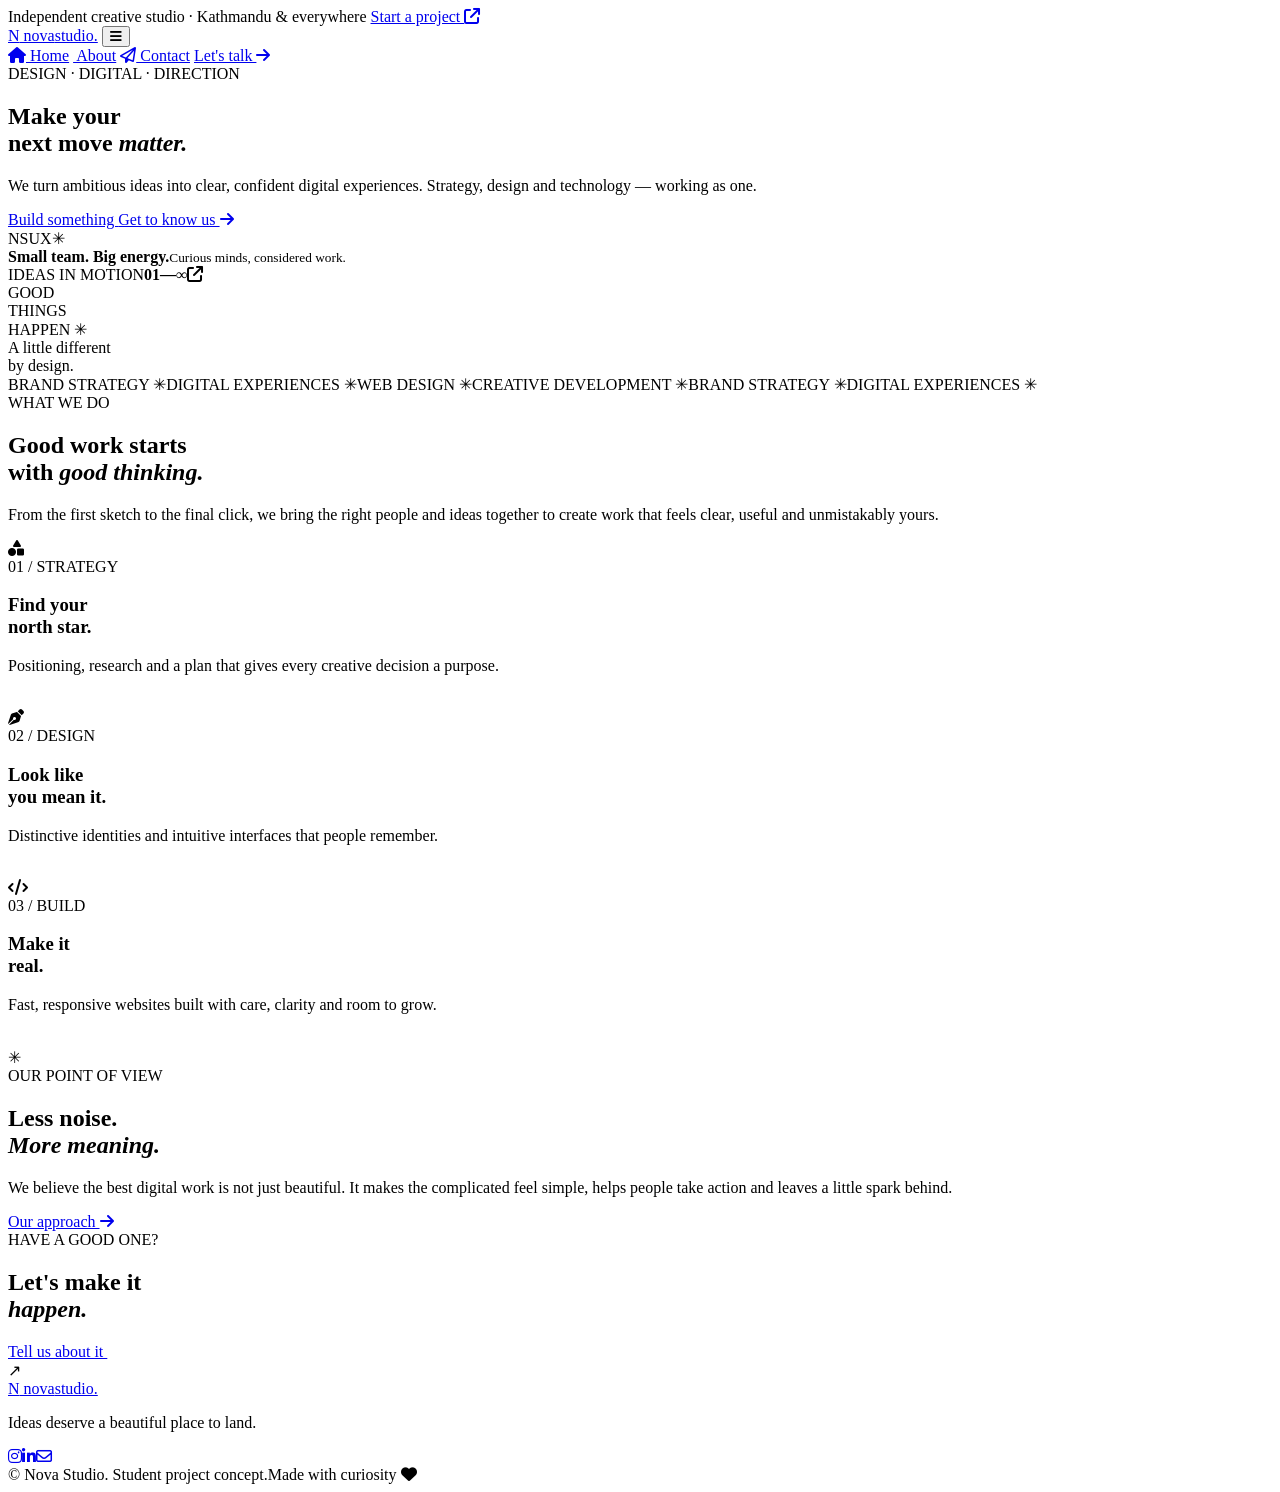
==== index.html @ 97dff8ae "Add files via upload" ====
<!DOCTYPE html>
<html lang="en">
<head>
  <meta charset="UTF-8">
  <meta name="viewport" content="width=device-width, initial-scale=1.0">
  <meta name="description" content="Nova Studio — thoughtful digital experiences, bold identities and websites built to move ideas forward.">
  <title>Nova Studio — Make your next move</title>
  <link rel="preconnect" href="https://fonts.googleapis.com">
  <link rel="preconnect" href="https://fonts.gstatic.com" crossorigin>
  <link href="https://fonts.googleapis.com/css2?family=DM+Sans:wght@400;500;600;700&family=Manrope:wght@400;500;600;700;800&display=swap" rel="stylesheet">
  <link rel="stylesheet" href="https://cdnjs.cloudflare.com/ajax/libs/font-awesome/6.5.2/css/all.min.css">
  <link rel="stylesheet" href="css/style.css">
  <script src="js/main.js" defer></script>
</head>
<body>
  <div class="announcement"><span class="pulse"></span> Independent creative studio · Kathmandu & everywhere <a href="contact.html">Start a project <i class="fa-solid fa-arrow-up-right-from-square"></i></a></div>
  <header class="site-header">
    <nav class="nav container" aria-label="Main navigation">
      <a class="brand" href="index.html"><span class="brand-mark">N</span> nova<span class="brand-light">studio.</span></a>
      <button class="menu-toggle" aria-label="Open navigation" aria-expanded="false"><i class="fa-solid fa-bars"></i></button>
      <div class="nav-links">
        <a class="active" href="index.html"><i class="fa-solid fa-house"></i> Home</a>
        <a href="about.html"><i class="fa-solid fa-sparkles"></i> About</a>
        <a href="contact.html"><i class="fa-regular fa-paper-plane"></i> Contact</a>
        <a class="nav-cta" href="contact.html">Let's talk <i class="fa-solid fa-arrow-right"></i></a>
      </div>
    </nav>
  </header>
  <main>
    <section class="hero container">
      <div class="hero-copy">
        <div class="eyebrow"><span></span> DESIGN · DIGITAL · DIRECTION</div>
        <h1>Make your<br>next move <em>matter.</em></h1>
        <p class="hero-text">We turn ambitious ideas into clear, confident digital experiences. Strategy, design and technology — working as one.</p>
        <div class="hero-actions"><a class="button button-dark" href="contact.html">Build something <i class="fa-solid fa-arrow-up-right"></i></a><a class="text-link" href="about.html">Get to know us <i class="fa-solid fa-arrow-right"></i></a></div>
        <div class="hero-proof"><div class="avatar-stack"><span>NS</span><span>UX</span><span>✳</span></div><div><strong>Small team. Big energy.</strong><small>Curious minds, considered work.</small></div></div>
      </div>
      <div class="hero-art" aria-label="Abstract colorful creative artwork">
        <div class="art-orbit orbit-one"></div><div class="art-orbit orbit-two"></div>
        <div class="art-sun"></div><div class="art-card"><span>IDEAS IN MOTION</span><b>01—∞</b><i class="fa-solid fa-arrow-up-right-from-square"></i></div>
        <div class="art-sticker">GOOD<br>THINGS<br>HAPPEN <span>✳</span></div>
        <div class="art-caption">A little different<br>by design.</div>
      </div>
    </section>
    <section class="ticker"><div class="ticker-track"><span>BRAND STRATEGY ✳</span><span>DIGITAL EXPERIENCES ✳</span><span>WEB DESIGN ✳</span><span>CREATIVE DEVELOPMENT ✳</span><span>BRAND STRATEGY ✳</span><span>DIGITAL EXPERIENCES ✳</span></div></section>
    <section class="section container">
      <div class="section-heading"><div><div class="eyebrow"><span></span> WHAT WE DO</div><h2>Good work starts<br>with <em>good thinking.</em></h2></div><p>From the first sketch to the final click, we bring the right people and ideas together to create work that feels clear, useful and unmistakably yours.</p></div>
      <div class="service-grid">
        <article class="service-card"><div class="service-icon coral"><i class="fa-solid fa-shapes"></i></div><span class="card-number">01 / STRATEGY</span><h3>Find your<br>north star.</h3><p>Positioning, research and a plan that gives every creative decision a purpose.</p><a href="about.html" aria-label="Learn about strategy"><i class="fa-solid fa-arrow-up-right"></i></a></article>
        <article class="service-card"><div class="service-icon lilac"><i class="fa-solid fa-pen-nib"></i></div><span class="card-number">02 / DESIGN</span><h3>Look like<br>you mean it.</h3><p>Distinctive identities and intuitive interfaces that people remember.</p><a href="about.html" aria-label="Learn about design"><i class="fa-solid fa-arrow-up-right"></i></a></article>
        <article class="service-card"><div class="service-icon lime"><i class="fa-solid fa-code"></i></div><span class="card-number">03 / BUILD</span><h3>Make it<br>real.</h3><p>Fast, responsive websites built with care, clarity and room to grow.</p><a href="about.html" aria-label="Learn about development"><i class="fa-solid fa-arrow-up-right"></i></a></article>
      </div>
    </section>
    <section class="feature-band"><div class="container feature-inner"><div class="feature-symbol">✳</div><div><div class="eyebrow light"><span></span> OUR POINT OF VIEW</div><h2>Less noise.<br><em>More meaning.</em></h2></div><p>We believe the best digital work is not just beautiful. It makes the complicated feel simple, helps people take action and leaves a little spark behind.</p><a class="button button-light" href="about.html">Our approach <i class="fa-solid fa-arrow-right"></i></a></div></section>
    <section class="cta-section container"><div class="cta-box"><div><div class="eyebrow"><span></span> HAVE A GOOD ONE?</div><h2>Let's make it<br><em>happen.</em></h2></div><a class="button button-dark" href="contact.html">Tell us about it <i class="fa-solid fa-arrow-up-right"></i></a><div class="cta-doodle">↗</div></div></section>
  </main>
  <footer class="footer"><div class="container footer-main"><a class="brand" href="index.html"><span class="brand-mark">N</span> nova<span class="brand-light">studio.</span></a><p>Ideas deserve a beautiful place to land.</p><div class="socials"><a href="https://www.instagram.com/" aria-label="Instagram"><i class="fa-brands fa-instagram"></i></a><a href="https://www.linkedin.com/" aria-label="LinkedIn"><i class="fa-brands fa-linkedin-in"></i></a><a href="mailto:hello@novastudio.example" aria-label="Email"><i class="fa-regular fa-envelope"></i></a></div></div><div class="container footer-bottom"><span>© <span id="year"></span> Nova Studio. Student project concept.</span><span>Made with curiosity <i class="fa-solid fa-heart"></i></span></div></footer>
</body>
</html>
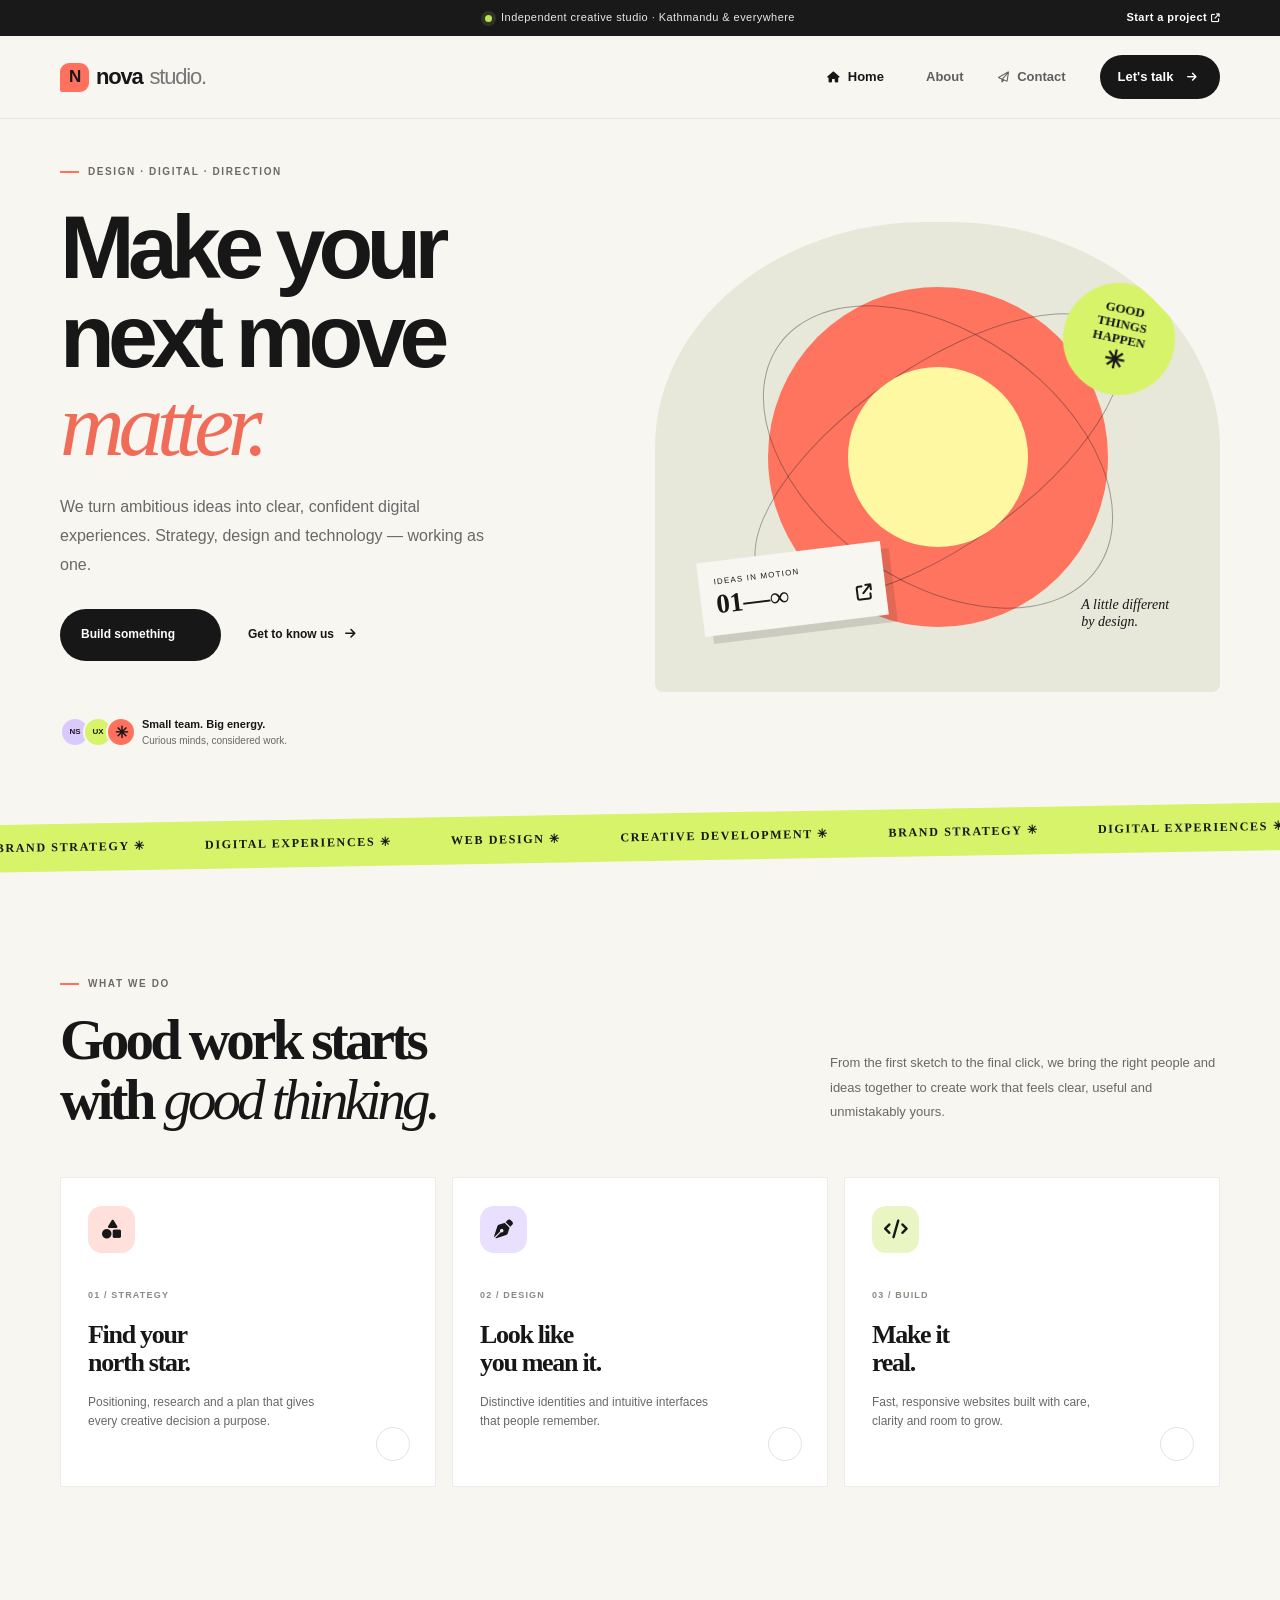
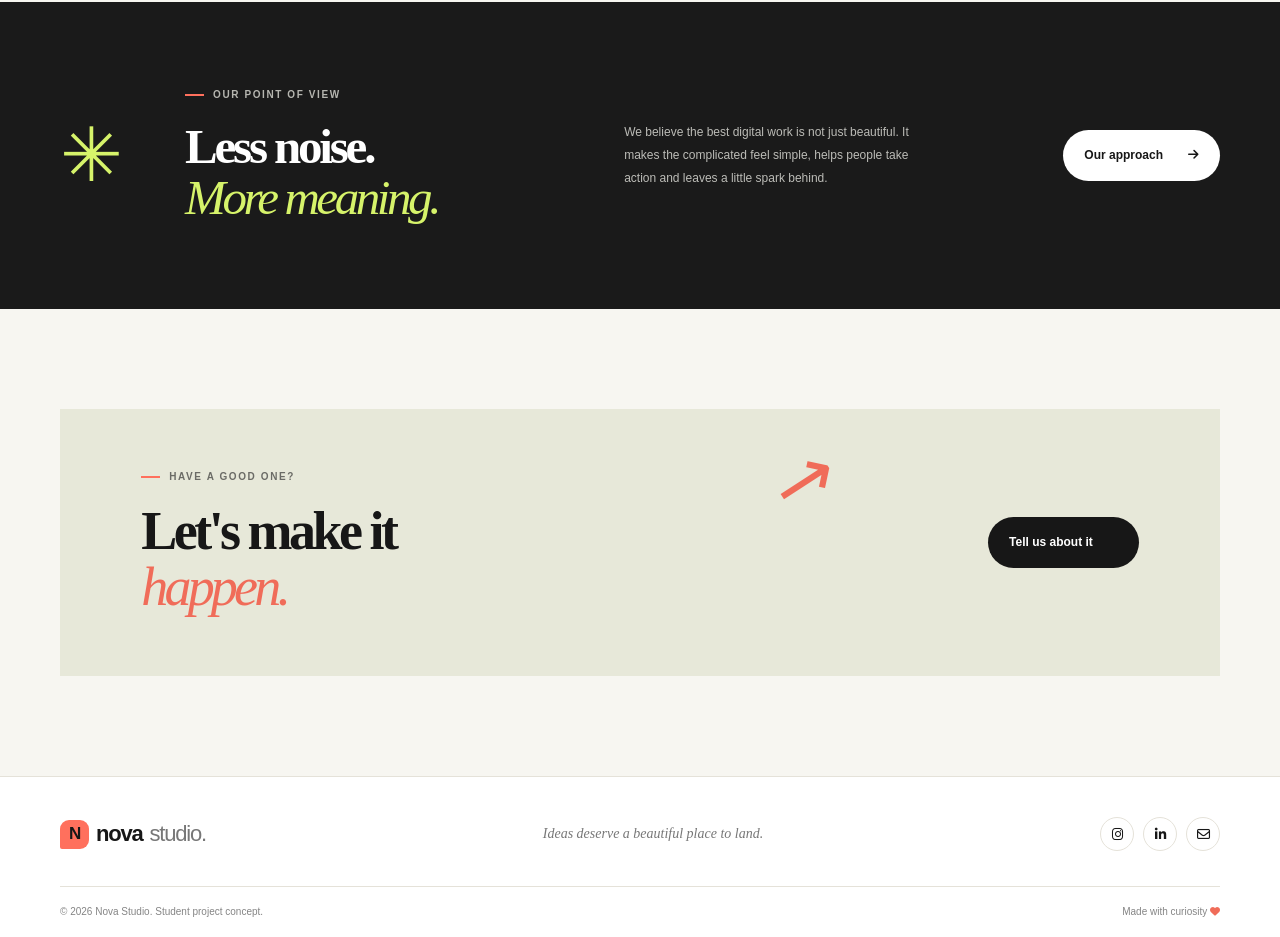
==== commit 1bb74d42: "Update stylesheet and script links in index.html" ====
--- a/index.html
+++ b/index.html
@@ -9,8 +9,8 @@
   <link rel="preconnect" href="https://fonts.gstatic.com" crossorigin>
   <link href="https://fonts.googleapis.com/css2?family=DM+Sans:wght@400;500;600;700&family=Manrope:wght@400;500;600;700;800&display=swap" rel="stylesheet">
   <link rel="stylesheet" href="https://cdnjs.cloudflare.com/ajax/libs/font-awesome/6.5.2/css/all.min.css">
-  <link rel="stylesheet" href="css/style.css">
-  <script src="js/main.js" defer></script>
+  <link rel="stylesheet" href="style.css">
+  <script src="main.js" defer></script>
 </head>
 <body>
   <div class="announcement"><span class="pulse"></span> Independent creative studio · Kathmandu & everywhere <a href="contact.html">Start a project <i class="fa-solid fa-arrow-up-right-from-square"></i></a></div>
@@ -56,4 +56,4 @@
   </main>
   <footer class="footer"><div class="container footer-main"><a class="brand" href="index.html"><span class="brand-mark">N</span> nova<span class="brand-light">studio.</span></a><p>Ideas deserve a beautiful place to land.</p><div class="socials"><a href="https://www.instagram.com/" aria-label="Instagram"><i class="fa-brands fa-instagram"></i></a><a href="https://www.linkedin.com/" aria-label="LinkedIn"><i class="fa-brands fa-linkedin-in"></i></a><a href="mailto:hello@novastudio.example" aria-label="Email"><i class="fa-regular fa-envelope"></i></a></div></div><div class="container footer-bottom"><span>© <span id="year"></span> Nova Studio. Student project concept.</span><span>Made with curiosity <i class="fa-solid fa-heart"></i></span></div></footer>
 </body>
-</html>+</html>
--- a/style.css
+++ b/style.css
@@ -0,0 +1,5 @@
+/* Nova Studio — shared responsive stylesheet */
+:root{--ink:#171717;--muted:#686868;--paper:#f7f6f1;--white:#fff;--coral:#ff705d;--lilac:#d9c9ff;--lime:#d6f36a;--line:#e5e2d9;--serif:Georgia,serif}
+*{box-sizing:border-box}html{scroll-behavior:smooth}body{margin:0;background:var(--paper);color:var(--ink);font-family:"DM Sans",sans-serif;line-height:1.6}a{color:inherit;text-decoration:none}.container{width:min(1160px,calc(100% - 48px));margin:auto}.announcement{height:36px;background:#191919;color:#e9e9e9;display:flex;align-items:center;justify-content:center;gap:9px;font-size:11px;letter-spacing:.04em}.announcement a{position:absolute;right:max(24px,calc((100vw - 1160px)/2));color:#fff;font-weight:700}.announcement a i{font-size:9px}.pulse{width:7px;height:7px;border-radius:50%;background:#b8e65a;box-shadow:0 0 0 4px #b8e65a22}.site-header{background:var(--paper);position:sticky;top:0;z-index:10;border-bottom:1px solid #e9e6df}.nav{height:82px;display:flex;align-items:center;justify-content:space-between}.brand{font:800 22px Manrope,sans-serif;letter-spacing:-1.2px;display:flex;align-items:center;gap:7px}.brand-mark{width:29px;height:29px;background:var(--coral);color:#171717;border-radius:9px 9px 9px 2px;display:grid;place-items:center;font-size:17px}.brand-light{font-weight:500;color:#777}.nav-links{display:flex;align-items:center;gap:34px;font-size:13px;font-weight:600}.nav-links>a:not(.nav-cta){color:#5f5f5f;transition:.2s}.nav-links>a i{font-size:11px;margin-right:5px}.nav-links>a:hover,.nav-links>a.active{color:var(--ink)}.nav-cta{background:var(--ink);color:white;padding:12px 18px;border-radius:30px}.nav-cta i{margin-left:10px}.menu-toggle{display:none;background:none;border:0;font-size:22px}.hero{min-height:625px;display:grid;grid-template-columns:1fr 1fr;align-items:center;gap:30px;padding-top:45px;padding-bottom:65px}.eyebrow{font-size:10px;font-weight:700;letter-spacing:.16em;color:#6b6b66;display:flex;align-items:center;gap:9px}.eyebrow>span{width:19px;height:2px;background:var(--coral);display:inline-block}.hero h1,.page-hero h1,.contact-hero h1{font:800 clamp(58px,7vw,92px)/.99 Manrope,sans-serif;letter-spacing:-.075em;margin:23px 0}.hero h1 em,.section h2 em,.feature-inner h2 em,.cta-box h2 em,.page-hero h1 em,.story-content h2 em,.values-section h2 em,.process-section h2 em,.contact-hero h1 em{font-family:var(--serif);font-weight:400;letter-spacing:-.07em}.hero h1 em{color:#f06c59}.hero-text{font-size:16px;color:var(--muted);max-width:450px;line-height:1.8}.hero-actions{display:flex;align-items:center;gap:27px;margin-top:30px}.button{display:inline-flex;align-items:center;gap:25px;padding:16px 21px;border-radius:40px;font-size:12px;font-weight:700;transition:transform .2s,background .2s}.button:hover{transform:translateY(-3px)}.button-dark{background:var(--ink);color:#fff}.button-dark:hover{background:#393939}.button-light{background:#fff;color:#171717}.text-link{font-size:12px;font-weight:700}.text-link i{margin-left:8px}.hero-proof{display:flex;align-items:center;gap:13px;margin-top:55px}.avatar-stack{display:flex}.avatar-stack span{width:30px;height:30px;border-radius:50%;background:var(--lilac);border:2px solid var(--paper);display:grid;place-items:center;font-size:8px;font-weight:800;margin-right:-7px}.avatar-stack span:nth-child(2){background:var(--lime)}.avatar-stack span:nth-child(3){background:var(--coral);font-size:16px}.hero-proof strong,.hero-proof small{display:block}.hero-proof strong{font-size:11px}.hero-proof small{font-size:10px;color:var(--muted)}.hero-art{height:470px;position:relative;overflow:hidden;background:#e7e8d9;border-radius:48% 48% 8px 8px;isolation:isolate}.hero-art:before{content:"";position:absolute;width:340px;height:340px;border-radius:50%;background:#ff745f;left:50%;top:50%;transform:translate(-50%,-50%);z-index:-1}.art-sun{position:absolute;width:180px;height:180px;border-radius:50%;background:var(--lime);left:50%;top:50%;transform:translate(-50%,-50%);mix-blend-mode:screen}.art-orbit{position:absolute;border:1px solid #25252566;border-radius:50%;width:430px;height:180px;left:50%;top:50%;transform:translate(-50%,-50%) rotate(-35deg)}.orbit-two{transform:translate(-50%,-50%) rotate(35deg);width:390px;height:250px}.art-card{position:absolute;left:8%;bottom:14%;width:185px;padding:15px;background:#f7f6f1;box-shadow:8px 8px 0 #17171722;transform:rotate(-7deg)}.art-card span{font-size:8px;letter-spacing:.15em;display:block}.art-card b{font:800 27px Manrope;display:block}.art-card i{position:absolute;right:14px;bottom:17px}.art-sticker{position:absolute;right:8%;top:13%;background:var(--lime);width:112px;height:112px;border-radius:50%;display:grid;place-content:center;text-align:center;font:800 13px/1.15 Manrope;transform:rotate(12deg)}.art-sticker span{font-size:25px}.art-caption{position:absolute;right:9%;bottom:13%;font:italic 14px var(--serif);line-height:1.2}.ticker{background:var(--lime);overflow:hidden;white-space:nowrap;padding:16px 0;transform:rotate(-1deg) scale(1.01)}.ticker-track{display:flex;justify-content:space-around;gap:55px;font:800 12px Manrope;letter-spacing:.13em}.section{padding-top:115px;padding-bottom:115px}.section-heading{display:flex;justify-content:space-between;align-items:end;margin-bottom:47px}.section h2,.feature-inner h2,.cta-box h2,.values-section h2,.process-section h2,.story-content h2{font:800 clamp(38px,5vw,57px)/1.05 Manrope;letter-spacing:-.065em;margin:18px 0 0}.section-heading>p{max-width:390px;color:var(--muted);font-size:13px;line-height:1.9;margin:0 0 5px}.service-grid{display:grid;grid-template-columns:repeat(3,1fr);gap:16px}.service-card{background:#fff;padding:28px 27px 25px;min-height:310px;position:relative;border:1px solid #efede7;transition:.25s}.service-card:hover{transform:translateY(-6px);box-shadow:0 18px 35px #1717170b}.service-icon{width:47px;height:47px;border-radius:14px;display:grid;place-items:center;font-size:19px;margin-bottom:27px}.coral{background:#ffe0da}.lilac{background:#e9e0ff}.lime{background:#e9f6c4}.card-number{font-size:9px;font-weight:700;letter-spacing:.13em;color:#8a8983}.service-card h3{font:800 26px/1.1 Manrope;letter-spacing:-.05em;margin:15px 0}.service-card p{font-size:12px;color:var(--muted);max-width:245px}.service-card>a{position:absolute;right:25px;bottom:25px;width:34px;height:34px;border-radius:50%;border:1px solid var(--line);display:grid;place-items:center;font-size:12px}.feature-band{background:#1a1a1a;color:white;padding:85px 0}.feature-inner{display:grid;grid-template-columns:100px 1fr 1fr auto;gap:25px;align-items:center}.feature-symbol{font-size:75px;color:var(--lime)}.light{color:#b6b6b0}.feature-inner h2{font-size:49px}.feature-inner h2 em{color:var(--lime)}.feature-inner>p{font-size:12px;line-height:1.9;color:#bcbcb7;max-width:290px}.cta-section{padding-top:100px;padding-bottom:100px}.cta-box{position:relative;background:#e7e8d9;padding:60px 7%;display:flex;align-items:center;justify-content:space-between;overflow:hidden}.cta-box h2{font-size:54px}.cta-box h2 em{color:#f06c59}.cta-doodle{position:absolute;right:33%;top:10px;font-size:75px;color:#f06c59;transform:rotate(12deg)}.footer{background:#fff;border-top:1px solid var(--line)}.footer-main{display:flex;align-items:center;justify-content:space-between;padding-top:35px;padding-bottom:30px}.footer-main p{font:italic 14px var(--serif);color:#777}.socials{display:flex;gap:9px}.socials a{width:34px;height:34px;border:1px solid var(--line);border-radius:50%;display:grid;place-items:center;font-size:13px}.footer-bottom{border-top:1px solid var(--line);padding-top:17px;padding-bottom:17px;display:flex;justify-content:space-between;font-size:10px;color:#858585}.footer-bottom i{color:#f06c59}.page-hero{padding-top:95px;padding-bottom:85px;position:relative;min-height:500px}.page-hero h1{font-size:clamp(52px,7vw,82px);margin:22px 0}.page-hero h1 em{color:#f06c59}.page-hero>p{max-width:500px;color:var(--muted);line-height:1.9;font-size:14px}.page-hero-art{position:absolute;right:8%;top:80px;width:260px;height:260px;background:var(--lime);border-radius:50%;display:grid;place-items:center;transform:rotate(-8deg)}.big-asterisk{font-size:155px;color:#f06c59;line-height:1}.floating-note{position:absolute;right:-25px;top:10px;background:#fff;padding:13px;font:800 10px/1.3 Manrope;transform:rotate(10deg);box-shadow:5px 5px 0 #17171715}.circle-word{position:absolute;bottom:35px;font-size:9px;font-weight:800;letter-spacing:.18em}.about-story{border-top:1px solid var(--line);display:grid;grid-template-columns:1fr 2fr;gap:70px;padding-top:80px;padding-bottom:100px}.story-label>span{display:block;margin-top:30px;font-size:9px;letter-spacing:.15em;color:#999}.story-content h2{font-size:51px;margin:0 0 25px}.story-content h2 em{color:#f06c59}.story-content p{font-size:13px;line-height:2;color:var(--muted);max-width:650px}.values-section{background:#e9e9df;padding:90px 0}.values-section h2{margin-bottom:45px}.values-grid{display:grid;grid-template-columns:repeat(3,1fr);gap:18px}.values-grid article{background:#f7f6f1;padding:26px;min-height:225px;position:relative}.values-grid article>span{position:absolute;right:25px;top:24px;font-size:10px;color:#999}.values-grid article>i{font-size:22px;color:#ed705e}.values-grid h3{font:800 20px Manrope;margin:25px 0 8px}.values-grid p{font-size:12px;color:var(--muted);line-height:1.8}.process-section{padding-top:105px;padding-bottom:110px;display:grid;grid-template-columns:1fr 1.2fr;gap:90px}.process-list>div{display:flex;gap:25px;padding:18px 0;border-bottom:1px solid var(--line)}.process-list b{font:800 12px Manrope;color:#ed705e}.process-list h3{font:800 17px Manrope;margin:0 0 5px}.process-list p{font-size:12px;color:var(--muted);margin:0}.contact-hero{padding-top:85px;padding-bottom:100px;display:grid;grid-template-columns:.9fr 1.1fr;gap:90px;align-items:start}.contact-hero h1{font-size:clamp(55px,6vw,76px)}.contact-hero h1 em{color:#f06c59}.contact-hero>div>p{max-width:390px;color:var(--muted);font-size:14px;line-height:1.9}.contact-detail{display:flex;align-items:center;gap:15px;margin-top:30px}.contact-detail>span{width:43px;height:43px;border-radius:50%;background:#e9e9df;display:grid;place-items:center}.contact-detail small,.contact-detail a,.contact-detail strong{display:block}.contact-detail small{font-size:9px;letter-spacing:.13em;color:#92928a;font-weight:700}.contact-detail a,.contact-detail strong{font-size:12px;margin-top:3px}.contact-form{background:#fff;padding:35px 38px;border:1px solid var(--line);box-shadow:0 18px 50px #17171708}.form-top{display:flex;justify-content:space-between;font-size:10px;letter-spacing:.13em;font-weight:800;margin-bottom:25px}.form-top i{font-size:18px;color:#ed705e}label{display:block;font-size:11px;font-weight:700;margin:17px 0 7px}input,select,textarea{width:100%;border:1px solid #e5e3dc;background:#fbfaf7;padding:13px 14px;font:12px "DM Sans",sans-serif;border-radius:2px;outline:none;color:var(--ink)}input:focus,select:focus,textarea:focus{border-color:#ed705e;box-shadow:0 0 0 3px #ed705e18}textarea{resize:vertical}.invalid{border-color:#d94b3f!important}.error{display:block;color:#d94b3f;font-size:10px;min-height:0}.form-submit{width:100%;justify-content:space-between;margin-top:18px;border:0;cursor:pointer}.form-note{font-size:9px;color:#999;line-height:1.5}.form-success{font-size:11px;color:#386c27;line-height:1.6}.contact-bottom{background:var(--lime);padding:23px 0}.contact-bottom .container{display:flex;align-items:center;justify-content:space-between;font-size:9px;letter-spacing:.15em;font-weight:800}.contact-star{font-size:27px}
+@media(max-width:800px){.announcement{justify-content:flex-start;padding-left:18px}.announcement a{display:none}.menu-toggle{display:block}.nav-links{display:none;position:absolute;top:82px;left:0;right:0;background:var(--paper);padding:22px 24px 28px;flex-direction:column;align-items:stretch;gap:20px;border-bottom:1px solid var(--line)}.nav-links.open{display:flex}.nav-cta{text-align:center}.hero{grid-template-columns:1fr;padding-top:65px;gap:45px}.hero-art{height:390px;max-width:500px;width:100%;margin:auto}.section-heading{display:block}.section-heading>p{margin-top:20px}.feature-inner{grid-template-columns:55px 1fr}.feature-inner>p{grid-column:2}.feature-inner>.button{grid-column:2;justify-self:start}.feature-symbol{font-size:55px}.service-grid{gap:10px}.service-card{padding:22px 17px}.page-hero-art{opacity:.45;right:0;top:145px;width:190px;height:190px}.big-asterisk{font-size:110px}.about-story{grid-template-columns:1fr;gap:25px}.story-label>span{margin-top:10px}.process-section{grid-template-columns:1fr;gap:35px}.contact-hero{grid-template-columns:1fr;gap:45px}.contact-form{max-width:600px}.cta-doodle{right:30%;opacity:.5}}
+@media(max-width:560px){.container{width:min(100% - 36px,1160px)}.hero h1{font-size:62px}.hero-art{height:320px}.section{padding-top:75px;padding-bottom:75px}.service-grid,.values-grid{grid-template-columns:1fr}.service-card{min-height:260px}.feature-band{padding:65px 0}.feature-inner{grid-template-columns:38px 1fr;gap:15px}.feature-symbol{font-size:40px}.feature-inner h2{font-size:42px}.feature-inner>p{grid-column:1/-1}.feature-inner>.button{grid-column:1/-1}.cta-section{padding-top:65px;padding-bottom:65px}.cta-box{padding:38px 25px;display:block}.cta-box h2{font-size:45px;margin-bottom:25px}.cta-doodle{right:10%;top:8px;font-size:55px}.footer-main{flex-wrap:wrap;gap:15px}.footer-main p{order:3;width:100%;margin:0}.footer-bottom{gap:10px;flex-direction:column}.page-hero{padding-top:70px;min-height:480px}.page-hero h1{font-size:55px;position:relative;z-index:1}.page-hero>p{position:relative;z-index:1;max-width:90%}.page-hero-art{top:230px;right:8px;width:145px;height:145px;opacity:.7}.big-asterisk{font-size:85px}.floating-note{font-size:8px}.circle-word{font-size:7px;bottom:20px}.story-content h2{font-size:43px}.values-section{padding:70px 0}.contact-hero{padding-top:65px;padding-bottom:70px}.contact-hero h1{font-size:57px}.contact-form{padding:26px 21px}.contact-bottom .container{font-size:7px}.contact-star{font-size:20px}}
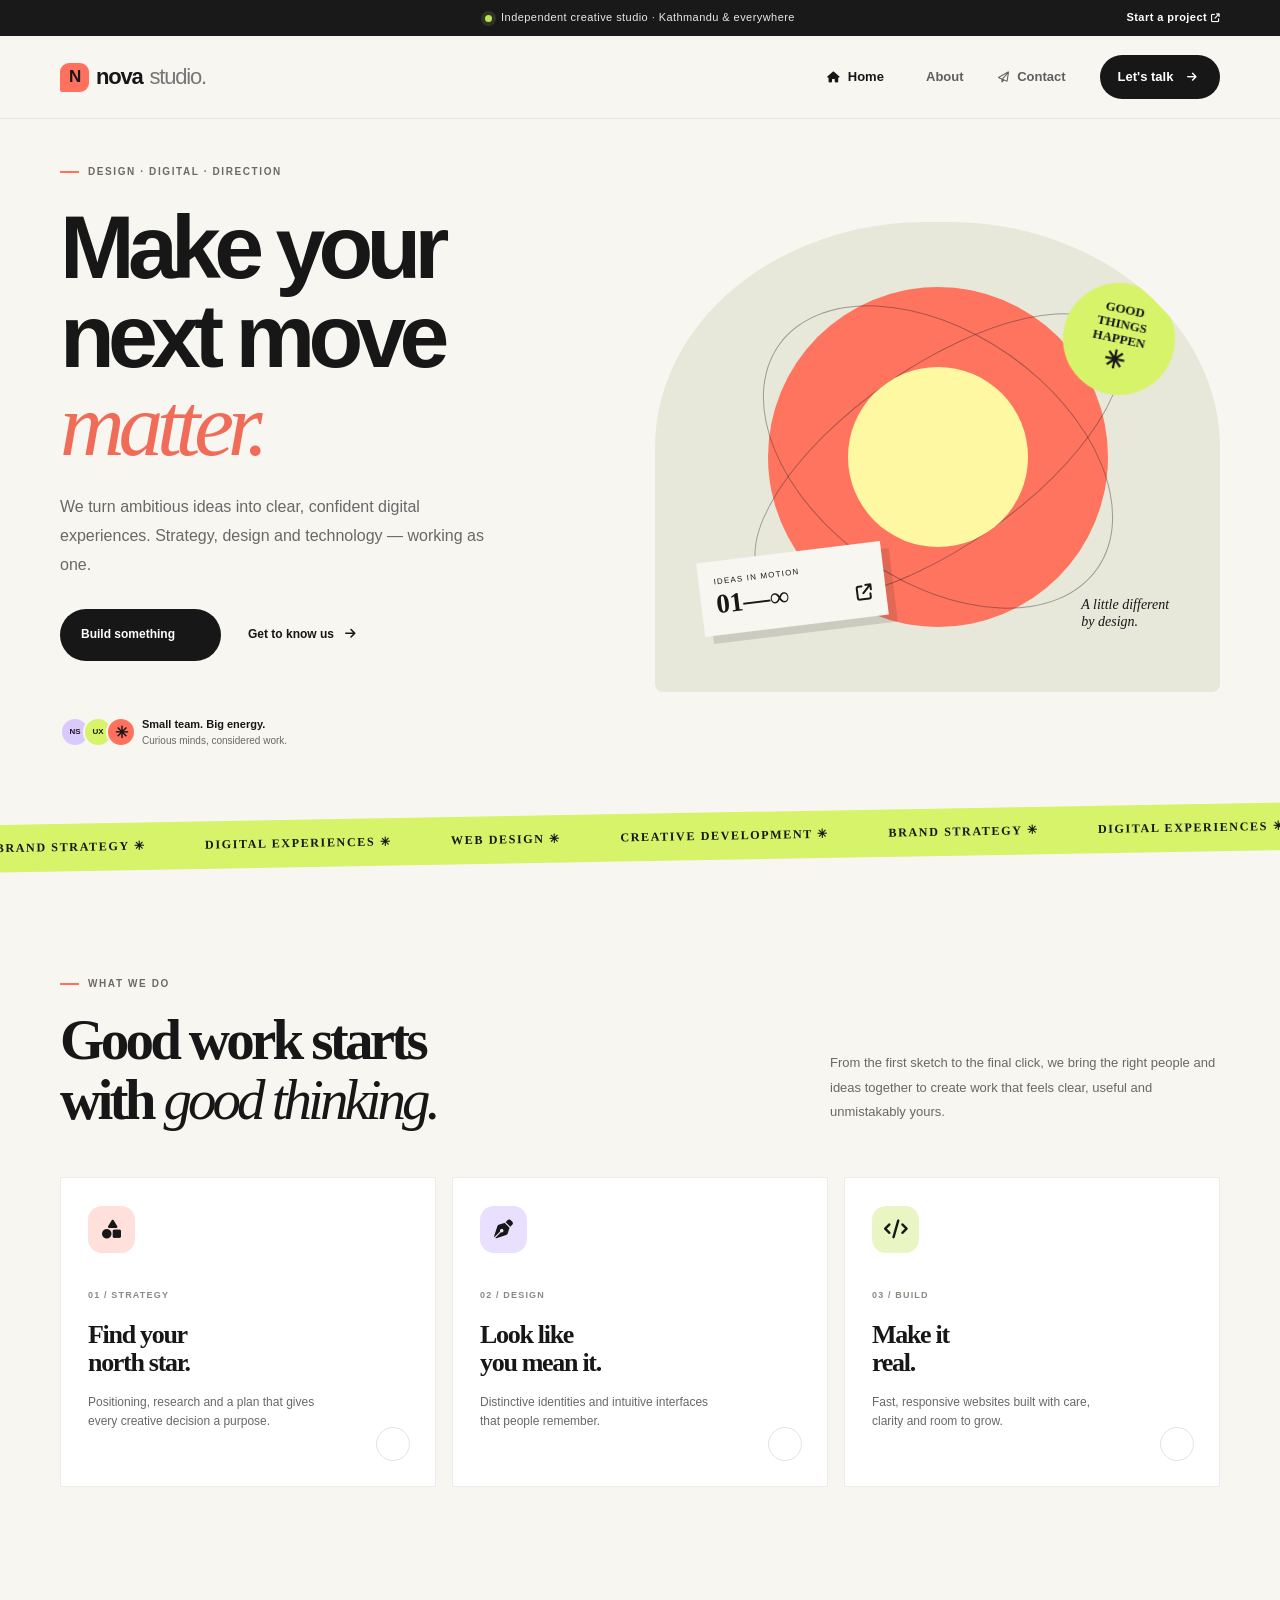
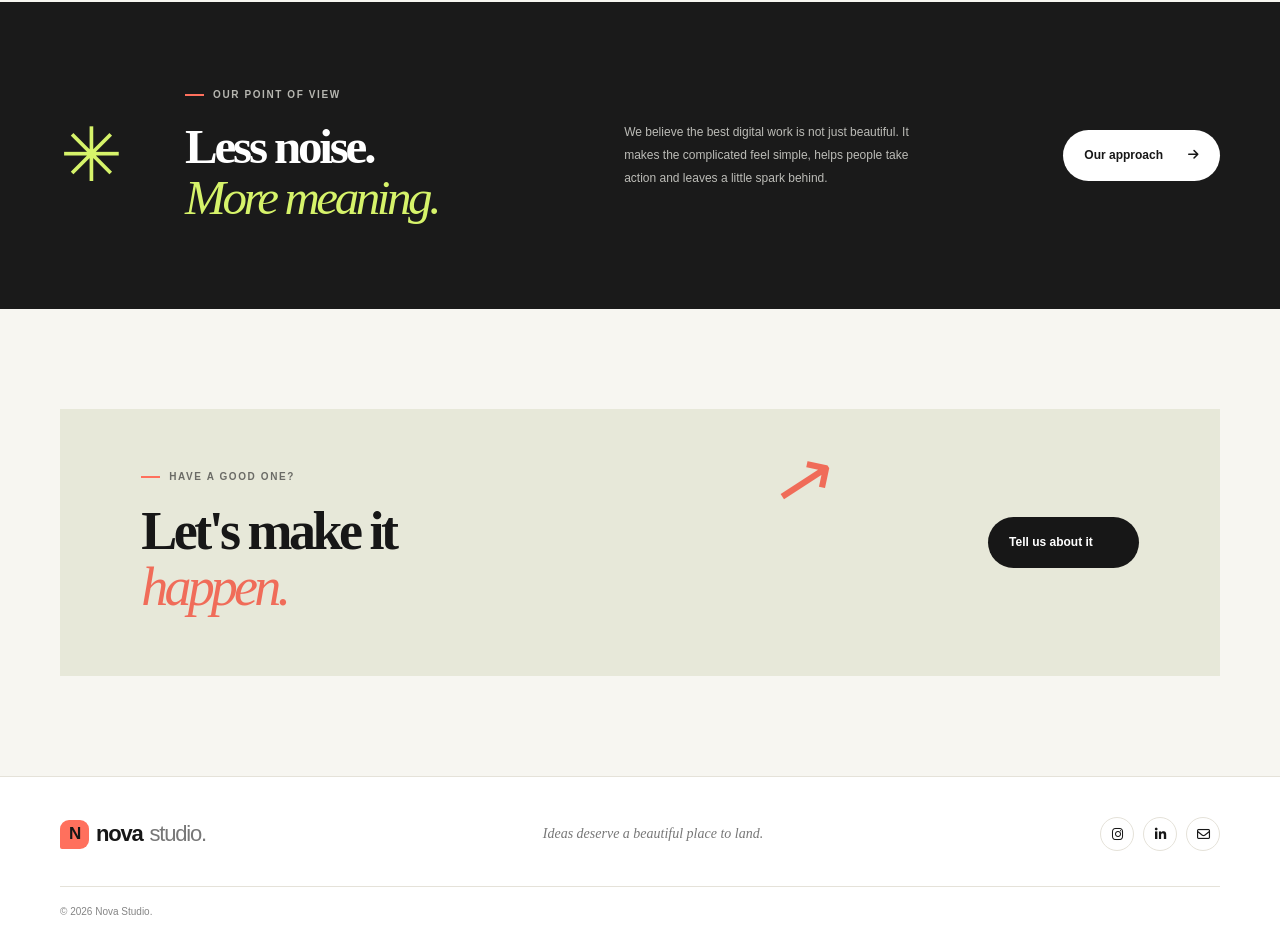
==== commit e140ab15: "Update footer content in index.html Removed the 'Student project concept' text from the footer." ====
--- a/index.html
+++ b/index.html
@@ -54,6 +54,6 @@
     <section class="feature-band"><div class="container feature-inner"><div class="feature-symbol">✳</div><div><div class="eyebrow light"><span></span> OUR POINT OF VIEW</div><h2>Less noise.<br><em>More meaning.</em></h2></div><p>We believe the best digital work is not just beautiful. It makes the complicated feel simple, helps people take action and leaves a little spark behind.</p><a class="button button-light" href="about.html">Our approach <i class="fa-solid fa-arrow-right"></i></a></div></section>
     <section class="cta-section container"><div class="cta-box"><div><div class="eyebrow"><span></span> HAVE A GOOD ONE?</div><h2>Let's make it<br><em>happen.</em></h2></div><a class="button button-dark" href="contact.html">Tell us about it <i class="fa-solid fa-arrow-up-right"></i></a><div class="cta-doodle">↗</div></div></section>
   </main>
-  <footer class="footer"><div class="container footer-main"><a class="brand" href="index.html"><span class="brand-mark">N</span> nova<span class="brand-light">studio.</span></a><p>Ideas deserve a beautiful place to land.</p><div class="socials"><a href="https://www.instagram.com/" aria-label="Instagram"><i class="fa-brands fa-instagram"></i></a><a href="https://www.linkedin.com/" aria-label="LinkedIn"><i class="fa-brands fa-linkedin-in"></i></a><a href="mailto:hello@novastudio.example" aria-label="Email"><i class="fa-regular fa-envelope"></i></a></div></div><div class="container footer-bottom"><span>© <span id="year"></span> Nova Studio. Student project concept.</span><span>Made with curiosity <i class="fa-solid fa-heart"></i></span></div></footer>
+  <footer class="footer"><div class="container footer-main"><a class="brand" href="index.html"><span class="brand-mark">N</span> nova<span class="brand-light">studio.</span></a><p>Ideas deserve a beautiful place to land.</p><div class="socials"><a href="https://www.instagram.com/" aria-label="Instagram"><i class="fa-brands fa-instagram"></i></a><a href="https://www.linkedin.com/" aria-label="LinkedIn"><i class="fa-brands fa-linkedin-in"></i></a><a href="mailto:hello@novastudio.example" aria-label="Email"><i class="fa-regular fa-envelope"></i></a></div></div><div class="container footer-bottom"><span>© <span id="year"></span> Nova Studio.</span></div></footer>
 </body>
 </html>
